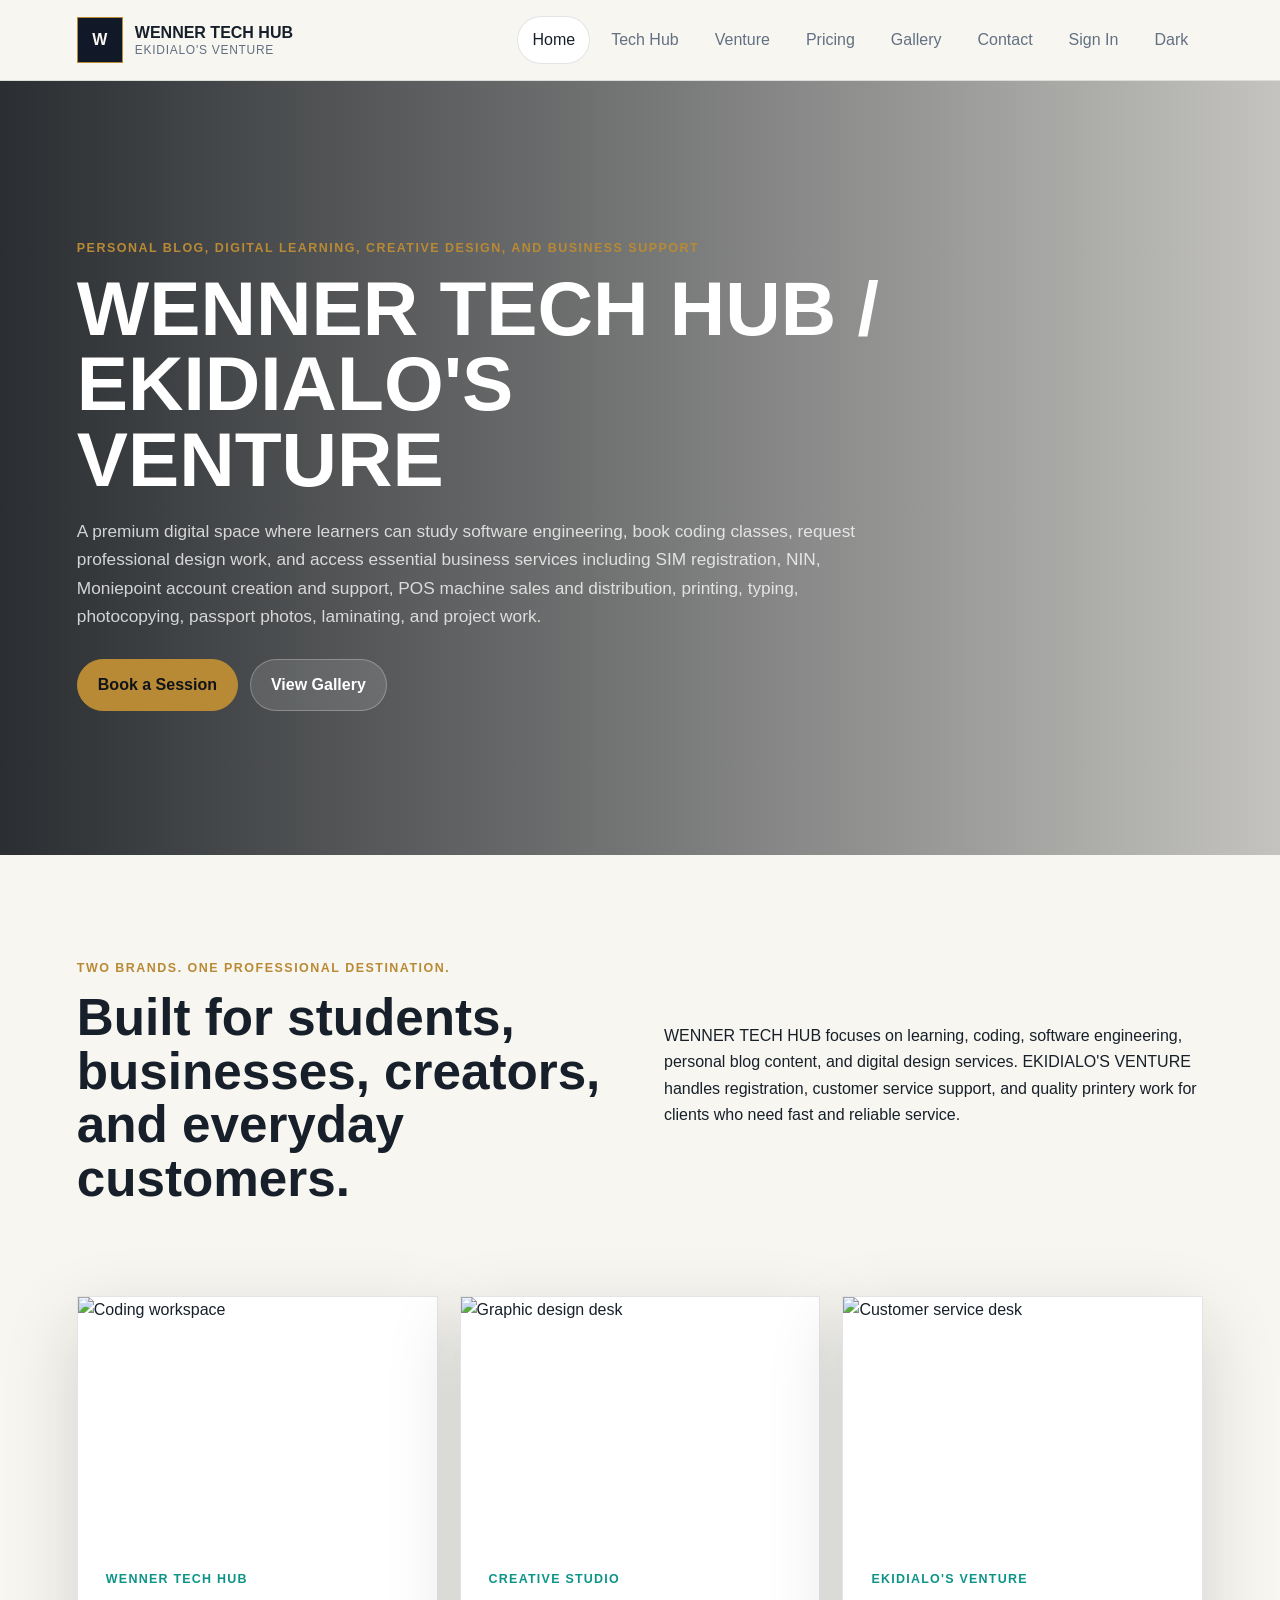
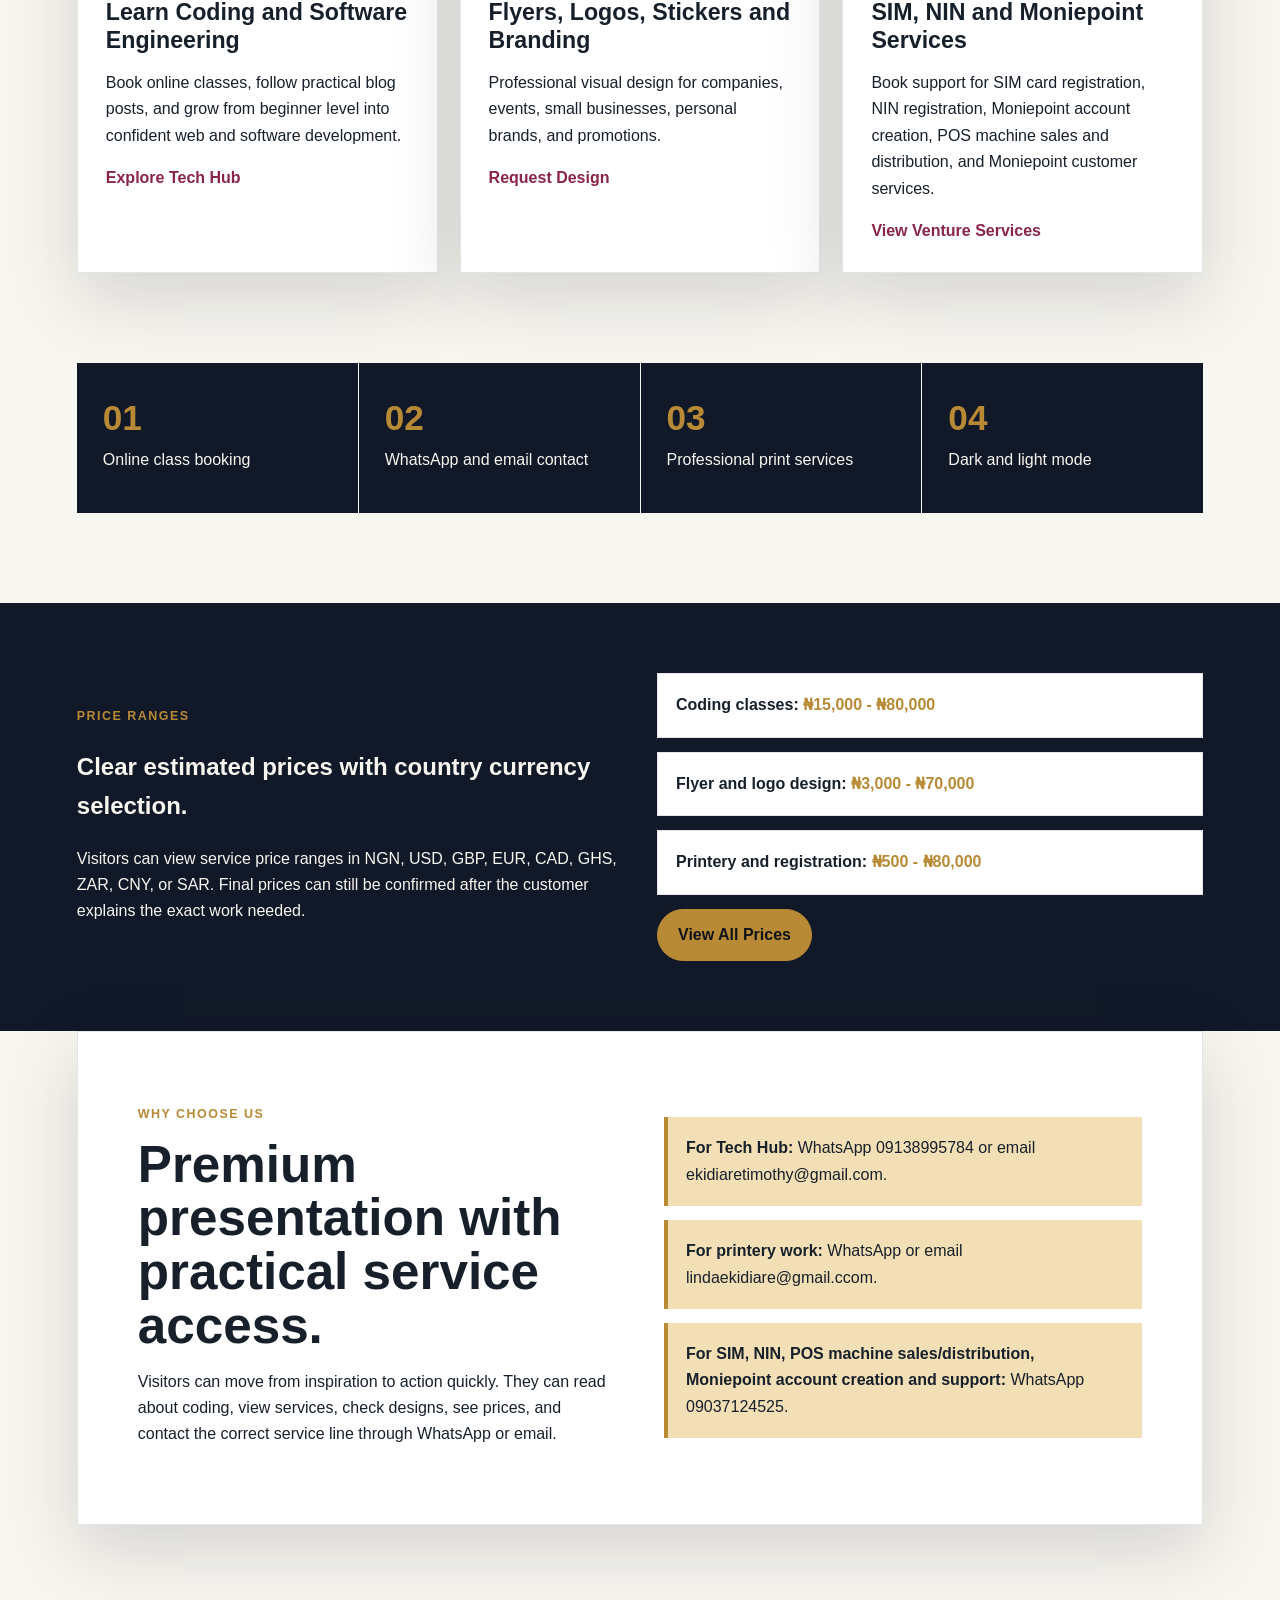
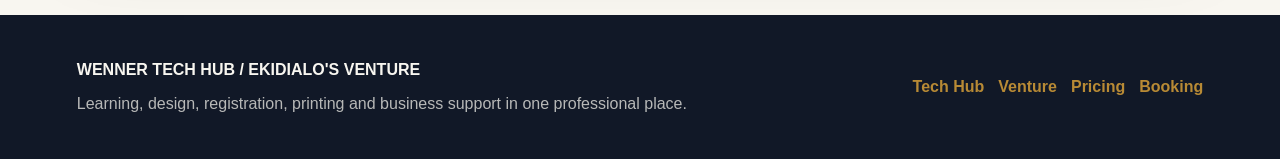
==== index.html @ 2e0bc362 "Add files via upload" ====
<!DOCTYPE html>
<html lang="en">
<head>
  <meta charset="UTF-8">
  <meta name="viewport" content="width=device-width, initial-scale=1.0">
  <title>WENNER TECH HUB / EKIDIALO'S VENTURE</title>
  <link rel="stylesheet" href="styles.css">
  <script src="https://cdn.jsdelivr.net/npm/@supabase/supabase-js@2"></script>
  <script src="supabase-config.js"></script>
  <script defer src="script.js"></script>
</head>
<body>
  <header class="site-header">
    <a class="brand" href="index.html">
      <span class="brand-mark">W</span>
      <span>
        <strong>WENNER TECH HUB</strong>
        <small>EKIDIALO'S VENTURE</small>
      </span>
    </a>

    <button class="nav-toggle" type="button" aria-label="Open navigation">
      <span></span><span></span><span></span>
    </button>

    <nav class="main-nav" aria-label="Main navigation">
      <a href="index.html" class="active">Home</a>
      <a href="tech-hub.html">Tech Hub</a>
      <a href="venture.html">Venture</a>
      <a href="pricing.html">Pricing</a>
      <a href="gallery.html">Gallery</a>
      <a href="contact.html">Contact</a>
      <a class="auth-link" href="signin.html">Sign In</a>
      <button class="theme-toggle" type="button" aria-label="Switch color mode">Dark</button>
    </nav>
  </header>

  <main>
    <section class="hero home-hero reveal">
      <div class="hero-overlay"></div>
      <div class="hero-content">
        <p class="eyebrow">Personal blog, digital learning, creative design, and business support</p>
        <h1>WENNER TECH HUB / EKIDIALO'S VENTURE</h1>
        <p class="hero-copy">A premium digital space where learners can study software engineering, book coding classes, request professional design work, and access essential business services including SIM registration, NIN, Moniepoint account creation and support, POS machine sales and distribution, printing, typing, photocopying, passport photos, laminating, and project work.</p>
        <div class="hero-actions">
          <a class="btn primary" href="contact.html">Book a Session</a>
          <a class="btn ghost" href="gallery.html">View Gallery</a>
        </div>
      </div>
    </section>

    <section class="split-section reveal">
      <div>
        <p class="section-kicker">Two brands. One professional destination.</p>
        <h2>Built for students, businesses, creators, and everyday customers.</h2>
      </div>
      <p>WENNER TECH HUB focuses on learning, coding, software engineering, personal blog content, and digital design services. EKIDIALO'S VENTURE handles registration, customer service support, and quality printery work for clients who need fast and reliable service.</p>
    </section>

    <section class="service-grid reveal">
      <article class="service-card featured-card">
        <img src="https://images.unsplash.com/photo-1516321318423-f06f85e504b3?auto=format&fit=crop&w=1000&q=80" alt="Coding workspace">
        <div>
          <span>WENNER TECH HUB</span>
          <h3>Learn Coding and Software Engineering</h3>
          <p>Book online classes, follow practical blog posts, and grow from beginner level into confident web and software development.</p>
          <a href="tech-hub.html">Explore Tech Hub</a>
        </div>
      </article>

      <article class="service-card">
        <img src="https://images.unsplash.com/photo-1626785774573-4b799315345d?auto=format&fit=crop&w=1000&q=80" alt="Graphic design desk">
        <div>
          <span>Creative Studio</span>
          <h3>Flyers, Logos, Stickers and Branding</h3>
          <p>Professional visual design for companies, events, small businesses, personal brands, and promotions.</p>
          <a href="contact.html#design-booking">Request Design</a>
        </div>
      </article>

      <article class="service-card">
        <img src="https://images.unsplash.com/photo-1554224155-6726b3ff858f?auto=format&fit=crop&w=1000&q=80" alt="Customer service desk">
        <div>
          <span>EKIDIALO'S VENTURE</span>
          <h3>SIM, NIN and Moniepoint Services</h3>
          <p>Book support for SIM card registration, NIN registration, Moniepoint account creation, POS machine sales and distribution, and Moniepoint customer services.</p>
          <a href="venture.html">View Venture Services</a>
        </div>
      </article>
    </section>

    <section class="stats-band reveal">
      <div><strong>01</strong><span>Online class booking</span></div>
      <div><strong>02</strong><span>WhatsApp and email contact</span></div>
      <div><strong>03</strong><span>Professional print services</span></div>
      <div><strong>04</strong><span>Dark and light mode</span></div>
    </section>

    <section class="pricing-preview reveal">
      <div>
        <p class="section-kicker">Price ranges</p>
        <h2>Clear estimated prices with country currency selection.</h2>
        <p>Visitors can view service price ranges in NGN, USD, GBP, EUR, CAD, GHS, ZAR, CNY, or SAR. Final prices can still be confirmed after the customer explains the exact work needed.</p>
      </div>
      <div class="mini-price-list">
        <p><strong>Coding classes:</strong> <span class="price-range" data-min="15000" data-max="80000">₦15,000 - ₦80,000</span></p>
        <p><strong>Flyer and logo design:</strong> <span class="price-range" data-min="3000" data-max="70000">₦3,000 - ₦70,000</span></p>
        <p><strong>Printery and registration:</strong> <span class="price-range" data-min="500" data-max="80000">₦500 - ₦80,000</span></p>
        <a class="btn primary" href="pricing.html">View All Prices</a>
      </div>
    </section>

    <section class="luxury-panel reveal">
      <div>
        <p class="section-kicker">Why choose us</p>
        <h2>Premium presentation with practical service access.</h2>
        <p>Visitors can move from inspiration to action quickly. They can read about coding, view services, check designs, see prices, and contact the correct service line through WhatsApp or email.</p>
      </div>
      <div class="panel-list">
        <p><strong>For Tech Hub:</strong> WhatsApp 09138995784 or email ekidiaretimothy@gmail.com.</p>
        <p><strong>For printery work:</strong> WhatsApp or email lindaekidiare@gmail.ccom.</p>
        <p><strong>For SIM, NIN, POS machine sales/distribution, Moniepoint account creation and support:</strong> WhatsApp 09037124525.</p>
      </div>
    </section>
  </main>

  <footer class="site-footer">
    <div>
      <strong>WENNER TECH HUB / EKIDIALO'S VENTURE</strong>
      <p>Learning, design, registration, printing and business support in one professional place.</p>
    </div>
    <div class="footer-links">
      <a href="tech-hub.html">Tech Hub</a>
      <a href="venture.html">Venture</a>
      <a href="pricing.html">Pricing</a>
      <a href="contact.html">Booking</a>
    </div>
  </footer>
</body>
</html>
---- styles.css ----
:root {
  color-scheme: light;
  --bg: #f8f6f0;
  --surface: #ffffff;
  --surface-strong: #111827;
  --text: #17202a;
  --muted: #627083;
  --gold: #b88a35;
  --gold-soft: #f3dfb6;
  --teal: #0d9488;
  --wine: #8a2548;
  --line: rgba(23, 32, 42, 0.12);
  --shadow: 0 24px 70px rgba(15, 23, 42, 0.16);
}

body.dark-mode {
  color-scheme: dark;
  --bg: #101418;
  --surface: #171d23;
  --surface-strong: #f8f6f0;
  --text: #edf2f7;
  --muted: #a8b3c2;
  --gold: #e4b85f;
  --gold-soft: rgba(228, 184, 95, 0.16);
  --teal: #2dd4bf;
  --wine: #fb7185;
  --line: rgba(237, 242, 247, 0.14);
  --shadow: 0 24px 70px rgba(0, 0, 0, 0.4);
}

* {
  box-sizing: border-box;
}

html {
  scroll-behavior: smooth;
}

body {
  margin: 0;
  background: var(--bg);
  color: var(--text);
  font-family: Arial, Helvetica, sans-serif;
  line-height: 1.65;
}

a {
  color: inherit;
  text-decoration: none;
}

img {
  display: block;
  max-width: 100%;
}

.site-header {
  position: sticky;
  top: 0;
  z-index: 20;
  display: flex;
  align-items: center;
  justify-content: space-between;
  gap: 24px;
  padding: 16px 6vw;
  border-bottom: 1px solid var(--line);
  background: color-mix(in srgb, var(--bg) 88%, transparent);
  backdrop-filter: blur(18px);
}

.brand {
  display: flex;
  align-items: center;
  gap: 12px;
  min-width: 230px;
}

.brand-mark {
  display: grid;
  width: 46px;
  height: 46px;
  place-items: center;
  border: 1px solid var(--gold);
  background: var(--surface-strong);
  color: var(--bg);
  font-weight: 800;
}

.brand strong,
.brand small {
  display: block;
  line-height: 1.2;
}

.brand small {
  color: var(--muted);
  font-size: 0.75rem;
  letter-spacing: 0.06em;
}

.main-nav {
  display: flex;
  align-items: center;
  gap: 6px;
}

.main-nav a,
.theme-toggle {
  border: 1px solid transparent;
  border-radius: 999px;
  padding: 10px 14px;
  background: transparent;
  color: var(--muted);
  font: inherit;
  cursor: pointer;
}

.main-nav a:hover,
.main-nav a.active,
.theme-toggle:hover {
  border-color: var(--line);
  background: var(--surface);
  color: var(--text);
}

.nav-toggle {
  display: none;
  width: 44px;
  height: 44px;
  border: 1px solid var(--line);
  background: var(--surface);
}

.nav-toggle span {
  display: block;
  width: 20px;
  height: 2px;
  margin: 5px auto;
  background: var(--text);
}

.hero {
  position: relative;
  min-height: 86vh;
  display: flex;
  align-items: center;
  padding: 90px 6vw;
  overflow: hidden;
  background: url("https://images.unsplash.com/photo-1518770660439-4636190af475?auto=format&fit=crop&w=1800&q=80") center/cover;
}

.hero-overlay {
  position: absolute;
  inset: 0;
  background: linear-gradient(90deg, rgba(9, 13, 18, 0.86), rgba(9, 13, 18, 0.55), rgba(9, 13, 18, 0.22));
}

.hero-content {
  position: relative;
  max-width: 820px;
  color: #fff;
}

.eyebrow,
.section-kicker {
  color: var(--gold);
  font-weight: 800;
  letter-spacing: 0.12em;
  text-transform: uppercase;
  font-size: 0.78rem;
}

.hero h1,
.page-hero h1,
.content-section h1 {
  margin: 10px 0 20px;
  font-size: clamp(2.4rem, 6vw, 5.8rem);
  line-height: 0.98;
}

.hero-copy,
.page-hero p,
.wide-copy {
  max-width: 850px;
  font-size: 1.08rem;
  color: color-mix(in srgb, currentColor 78%, transparent);
}

.hero-actions,
.contact-actions {
  display: flex;
  flex-wrap: wrap;
  gap: 12px;
  margin-top: 28px;
}

.btn {
  display: inline-flex;
  align-items: center;
  justify-content: center;
  min-height: 48px;
  border-radius: 999px;
  padding: 12px 20px;
  border: 1px solid var(--line);
  font-weight: 800;
}

.btn.primary {
  background: var(--gold);
  color: #101418;
  border-color: var(--gold);
}

.btn.ghost {
  background: color-mix(in srgb, var(--surface) 88%, transparent);
  color: var(--text);
}

.hero .btn.ghost {
  color: #fff;
  background: rgba(255, 255, 255, 0.12);
  border-color: rgba(255, 255, 255, 0.26);
}

.split-section,
.luxury-panel,
.creative-services,
.printery-band,
.form-section {
  display: grid;
  grid-template-columns: minmax(0, 1fr) minmax(0, 1fr);
  gap: 48px;
  align-items: center;
  padding: 90px 6vw;
}

.split-section h2,
.luxury-panel h2,
.creative-services h2,
.printery-band h2,
.form-section h2,
.content-section h2,
.blog-section h2 {
  margin: 0;
  font-size: clamp(2rem, 4vw, 3.7rem);
  line-height: 1.05;
}

.service-grid {
  display: grid;
  grid-template-columns: repeat(3, minmax(0, 1fr));
  gap: 22px;
  padding: 0 6vw 90px;
}

.service-card,
.blog-grid article,
.booking-grid article,
.service-list article {
  border: 1px solid var(--line);
  background: var(--surface);
  box-shadow: var(--shadow);
  overflow: hidden;
}

.service-card img {
  width: 100%;
  height: 240px;
  object-fit: cover;
}

.service-card div,
.blog-grid article,
.booking-grid article,
.service-list article {
  padding: 28px;
}

.service-card span,
.blog-grid span,
.booking-grid span {
  color: var(--teal);
  font-size: 0.78rem;
  font-weight: 800;
  letter-spacing: 0.1em;
  text-transform: uppercase;
}

.service-card h3,
.blog-grid h3,
.service-list h3 {
  margin: 8px 0 10px;
  font-size: 1.45rem;
  line-height: 1.18;
}

.service-card a,
.service-list a {
  color: var(--wine);
  font-weight: 800;
}

.featured-card {
  grid-column: span 1;
}

.stats-band {
  display: grid;
  grid-template-columns: repeat(4, minmax(0, 1fr));
  gap: 1px;
  padding: 0 6vw 90px;
}

.stats-band div {
  min-height: 150px;
  padding: 26px;
  background: var(--surface-strong);
  color: var(--bg);
}

.stats-band strong {
  display: block;
  color: var(--gold);
  font-size: 2.2rem;
}

.luxury-panel {
  margin: 0 6vw 90px;
  padding: 60px;
  background: var(--surface);
  border: 1px solid var(--line);
  box-shadow: var(--shadow);
}

.pricing-preview,
.pricing-strip,
.pricing-cta {
  display: grid;
  grid-template-columns: minmax(0, 1fr) minmax(0, 1fr);
  gap: 34px;
  align-items: center;
  padding: 70px 6vw;
}

.pricing-preview {
  background: var(--surface-strong);
  color: var(--bg);
}

.pricing-preview .section-kicker,
.pricing-cta .section-kicker {
  color: var(--gold);
}

.mini-price-list,
.price-strip-items {
  display: grid;
  gap: 14px;
}

.mini-price-list p,
.price-strip-items p {
  margin: 0;
  padding: 18px;
  border: 1px solid var(--line);
  background: var(--surface);
  color: var(--text);
}

.pricing-preview .btn {
  width: fit-content;
}

.panel-list {
  display: grid;
  gap: 14px;
}

.panel-list p {
  margin: 0;
  padding: 18px;
  background: var(--gold-soft);
  border-left: 4px solid var(--gold);
}

.page-hero {
  min-height: 72vh;
  display: flex;
  align-items: center;
  padding: 90px 6vw;
  color: #fff;
}

.page-hero > div {
  max-width: 860px;
}

.tech-hero {
  background: linear-gradient(90deg, rgba(9, 13, 18, 0.82), rgba(9, 13, 18, 0.35)), url("https://images.unsplash.com/photo-1555066931-4365d14bab8c?auto=format&fit=crop&w=1800&q=80") center/cover;
}

.venture-hero {
  background: linear-gradient(90deg, rgba(9, 13, 18, 0.82), rgba(9, 13, 18, 0.32)), url("https://images.unsplash.com/photo-1554224154-26032fced8bd?auto=format&fit=crop&w=1800&q=80") center/cover;
}

.content-section,
.blog-section {
  padding: 90px 6vw 40px;
}

.pricing-intro {
  padding-bottom: 70px;
}

.currency-panel {
  display: grid;
  gap: 14px;
  max-width: 620px;
  margin-top: 28px;
  padding: 24px;
  border: 1px solid var(--line);
  background: var(--surface);
  box-shadow: var(--shadow);
}

.currency-panel p {
  margin: 0;
  color: var(--muted);
}

.pricing-table-section {
  padding: 30px 6vw 70px;
}

.price-card-grid {
  display: grid;
  grid-template-columns: repeat(3, minmax(0, 1fr));
  gap: 22px;
  margin-top: 28px;
}

.price-card {
  min-height: 260px;
  padding: 28px;
  border: 1px solid var(--line);
  background: var(--surface);
  box-shadow: var(--shadow);
}

.price-card span {
  color: var(--teal);
  font-size: 0.78rem;
  font-weight: 800;
  letter-spacing: 0.1em;
  text-transform: uppercase;
}

.price-card h3 {
  margin: 10px 0;
  font-size: 1.45rem;
  line-height: 1.15;
}

.price-card small,
.base-price-note {
  color: var(--muted);
}

.price-range {
  display: inline-block;
  font-weight: 900;
  color: var(--gold);
}

.price-card .price-range {
  display: block;
  margin: 14px 0 8px;
  font-size: 1.55rem;
  line-height: 1.15;
}

.base-price-note {
  display: block;
  margin-bottom: 14px;
  font-size: 0.85rem;
}

.pricing-cta {
  margin: 20px 6vw 90px;
  background: var(--gold-soft);
  border: 1px solid var(--line);
}

.three-columns,
.blog-grid,
.booking-grid,
.service-list {
  display: grid;
  grid-template-columns: repeat(3, minmax(0, 1fr));
  gap: 22px;
  margin-top: 34px;
}

.three-columns article {
  padding: 28px;
  border-top: 4px solid var(--gold);
  background: var(--surface);
}

.creative-services img,
.printery-band img {
  width: 100%;
  min-height: 420px;
  object-fit: cover;
  box-shadow: var(--shadow);
}

.service-list {
  grid-template-columns: repeat(4, minmax(0, 1fr));
}

.brand-service-strip,
.brand-gallery {
  display: grid;
  grid-template-columns: repeat(4, minmax(0, 1fr));
  gap: 18px;
  margin: 34px 0;
}

.brand-gallery {
  padding: 0 6vw 90px;
  margin: 0;
}

.brand-service-card {
  position: relative;
  min-height: 180px;
  display: flex;
  flex-direction: column;
  justify-content: flex-end;
  overflow: hidden;
  padding: 24px;
  border: 1px solid var(--line);
  box-shadow: var(--shadow);
  color: #ffffff;
}

.brand-service-card::before {
  content: "";
  position: absolute;
  inset: 18px 18px auto auto;
  width: 58px;
  height: 58px;
  border: 1px solid rgba(255, 255, 255, 0.45);
  transform: rotate(10deg);
}

.brand-service-card strong {
  position: relative;
  z-index: 1;
  display: block;
  font-size: 2.1rem;
  line-height: 1;
}

.brand-service-card span {
  position: relative;
  z-index: 1;
  margin-top: 10px;
  font-weight: 800;
  color: rgba(255, 255, 255, 0.82);
}

.mtn-card {
  background: linear-gradient(135deg, #f6c800, #ef9f00);
  color: #111827;
}

.mtn-card span {
  color: rgba(17, 24, 39, 0.78);
}

.mtn-card::before {
  border-color: rgba(17, 24, 39, 0.35);
}

.glo-card {
  background: linear-gradient(135deg, #07923d, #0f5f2f);
}

.nin-card {
  background: linear-gradient(135deg, #0f766e, #134e4a);
}

.moniepoint-card {
  background: linear-gradient(135deg, #6127d9, #121b5c);
}

.pos-card {
  background: linear-gradient(135deg, #111827, #0d9488);
}

.price-note {
  margin: 0;
  padding: 14px 16px;
  border-left: 4px solid var(--teal);
  background: color-mix(in srgb, var(--teal) 12%, var(--surface));
  color: var(--text);
  font-weight: 800;
}

.gallery-grid {
  display: grid;
  grid-template-columns: repeat(3, minmax(0, 1fr));
  gap: 18px;
  padding: 20px 6vw 90px;
}

.gallery-grid figure {
  position: relative;
  min-height: 320px;
  margin: 0;
  overflow: hidden;
  background: var(--surface);
  box-shadow: var(--shadow);
}

.gallery-grid img {
  width: 100%;
  height: 100%;
  min-height: 320px;
  object-fit: cover;
  transition: transform 0.6s ease;
}

.gallery-grid figure:hover img {
  transform: scale(1.08);
}

.gallery-grid figcaption {
  position: absolute;
  left: 18px;
  right: 18px;
  bottom: 18px;
  padding: 12px 14px;
  background: rgba(16, 20, 24, 0.76);
  color: #fff;
  font-weight: 800;
}

.booking-grid {
  grid-template-columns: repeat(3, minmax(0, 1fr));
  padding: 0 6vw 50px;
  margin-top: 0;
}

.booking-grid h2 {
  line-height: 1.15;
}

form {
  display: grid;
  gap: 16px;
  padding: 28px;
  background: var(--surface);
  border: 1px solid var(--line);
  box-shadow: var(--shadow);
}

.auth-section {
  display: grid;
  grid-template-columns: minmax(0, 1fr) minmax(320px, 520px);
  gap: 48px;
  align-items: center;
  min-height: calc(100vh - 82px);
  padding: 90px 6vw;
}

.auth-form {
  border-top: 5px solid var(--gold);
}

.auth-note {
  margin: 0;
  color: var(--muted);
  font-size: 0.92rem;
}

label {
  display: grid;
  gap: 8px;
  font-weight: 800;
}

input,
select,
textarea {
  width: 100%;
  border: 1px solid var(--line);
  background: var(--bg);
  color: var(--text);
  padding: 13px 14px;
  font: inherit;
}

textarea {
  resize: vertical;
}

.site-footer {
  display: flex;
  justify-content: space-between;
  gap: 24px;
  padding: 42px 6vw;
  background: var(--surface-strong);
  color: var(--bg);
}

.site-footer p {
  margin: 8px 0 0;
  color: color-mix(in srgb, var(--bg) 72%, transparent);
}

.footer-links {
  display: flex;
  flex-wrap: wrap;
  gap: 14px;
  align-items: center;
}

.footer-links a {
  color: var(--gold);
  font-weight: 800;
}

.reveal {
  opacity: 0;
  transform: translateY(26px);
  transition: opacity 0.8s ease, transform 0.8s ease;
}

.reveal.visible {
  opacity: 1;
  transform: translateY(0);
}

@media (max-width: 980px) {
  .nav-toggle {
    display: block;
  }

  .main-nav {
    position: absolute;
    left: 6vw;
    right: 6vw;
    top: 78px;
    display: none;
    flex-direction: column;
    align-items: stretch;
    padding: 16px;
    background: var(--surface);
    border: 1px solid var(--line);
    box-shadow: var(--shadow);
  }

  .main-nav.open {
    display: flex;
  }

  .main-nav a,
  .theme-toggle {
    border-radius: 0;
    text-align: left;
  }

  .split-section,
  .luxury-panel,
  .creative-services,
  .printery-band,
  .form-section,
  .pricing-preview,
  .pricing-strip,
  .pricing-cta,
  .auth-section,
  .site-footer {
    grid-template-columns: 1fr;
    flex-direction: column;
  }

  .service-grid,
  .three-columns,
  .blog-grid,
  .booking-grid,
  .service-list,
  .gallery-grid,
  .stats-band,
  .price-card-grid,
  .brand-service-strip,
  .brand-gallery {
    grid-template-columns: 1fr 1fr;
  }
}

@media (max-width: 640px) {
  .site-header {
    padding: 12px 4vw;
  }

  .brand {
    min-width: 0;
  }

  .brand strong {
    font-size: 0.9rem;
  }

  .hero,
  .page-hero,
  .split-section,
  .content-section,
  .blog-section,
  .creative-services,
  .printery-band,
  .form-section,
  .pricing-preview,
  .pricing-strip,
  .pricing-cta,
  .auth-section,
  .pricing-table-section {
    padding-left: 4vw;
    padding-right: 4vw;
  }

  .service-grid,
  .booking-grid,
  .gallery-grid,
  .stats-band,
  .three-columns,
  .blog-grid,
  .service-list,
  .price-card-grid,
  .brand-service-strip,
  .brand-gallery {
    grid-template-columns: 1fr;
    padding-left: 4vw;
    padding-right: 4vw;
  }

  .pricing-cta {
    margin-left: 4vw;
    margin-right: 4vw;
  }

  .luxury-panel {
    margin-left: 4vw;
    margin-right: 4vw;
    padding: 28px;
  }

  .hero h1,
  .page-hero h1,
  .content-section h1 {
    font-size: 2.6rem;
  }
}
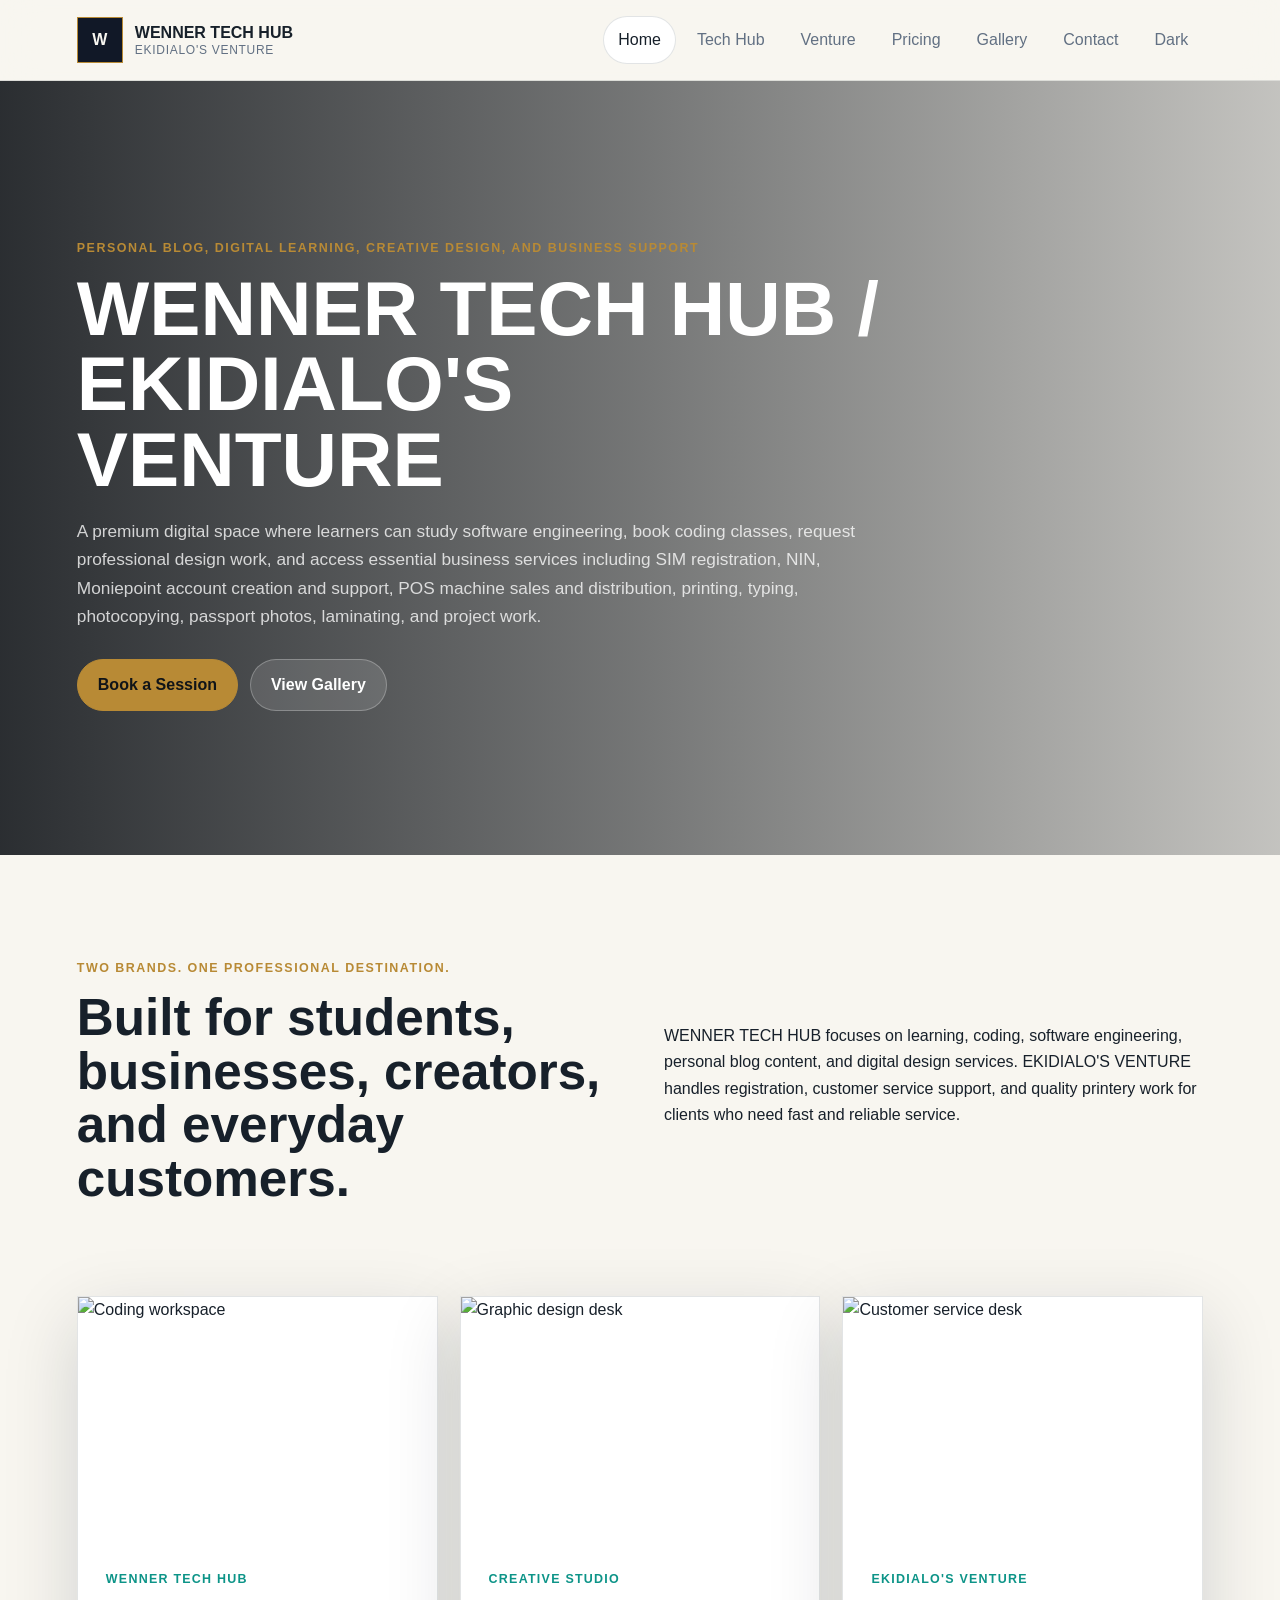
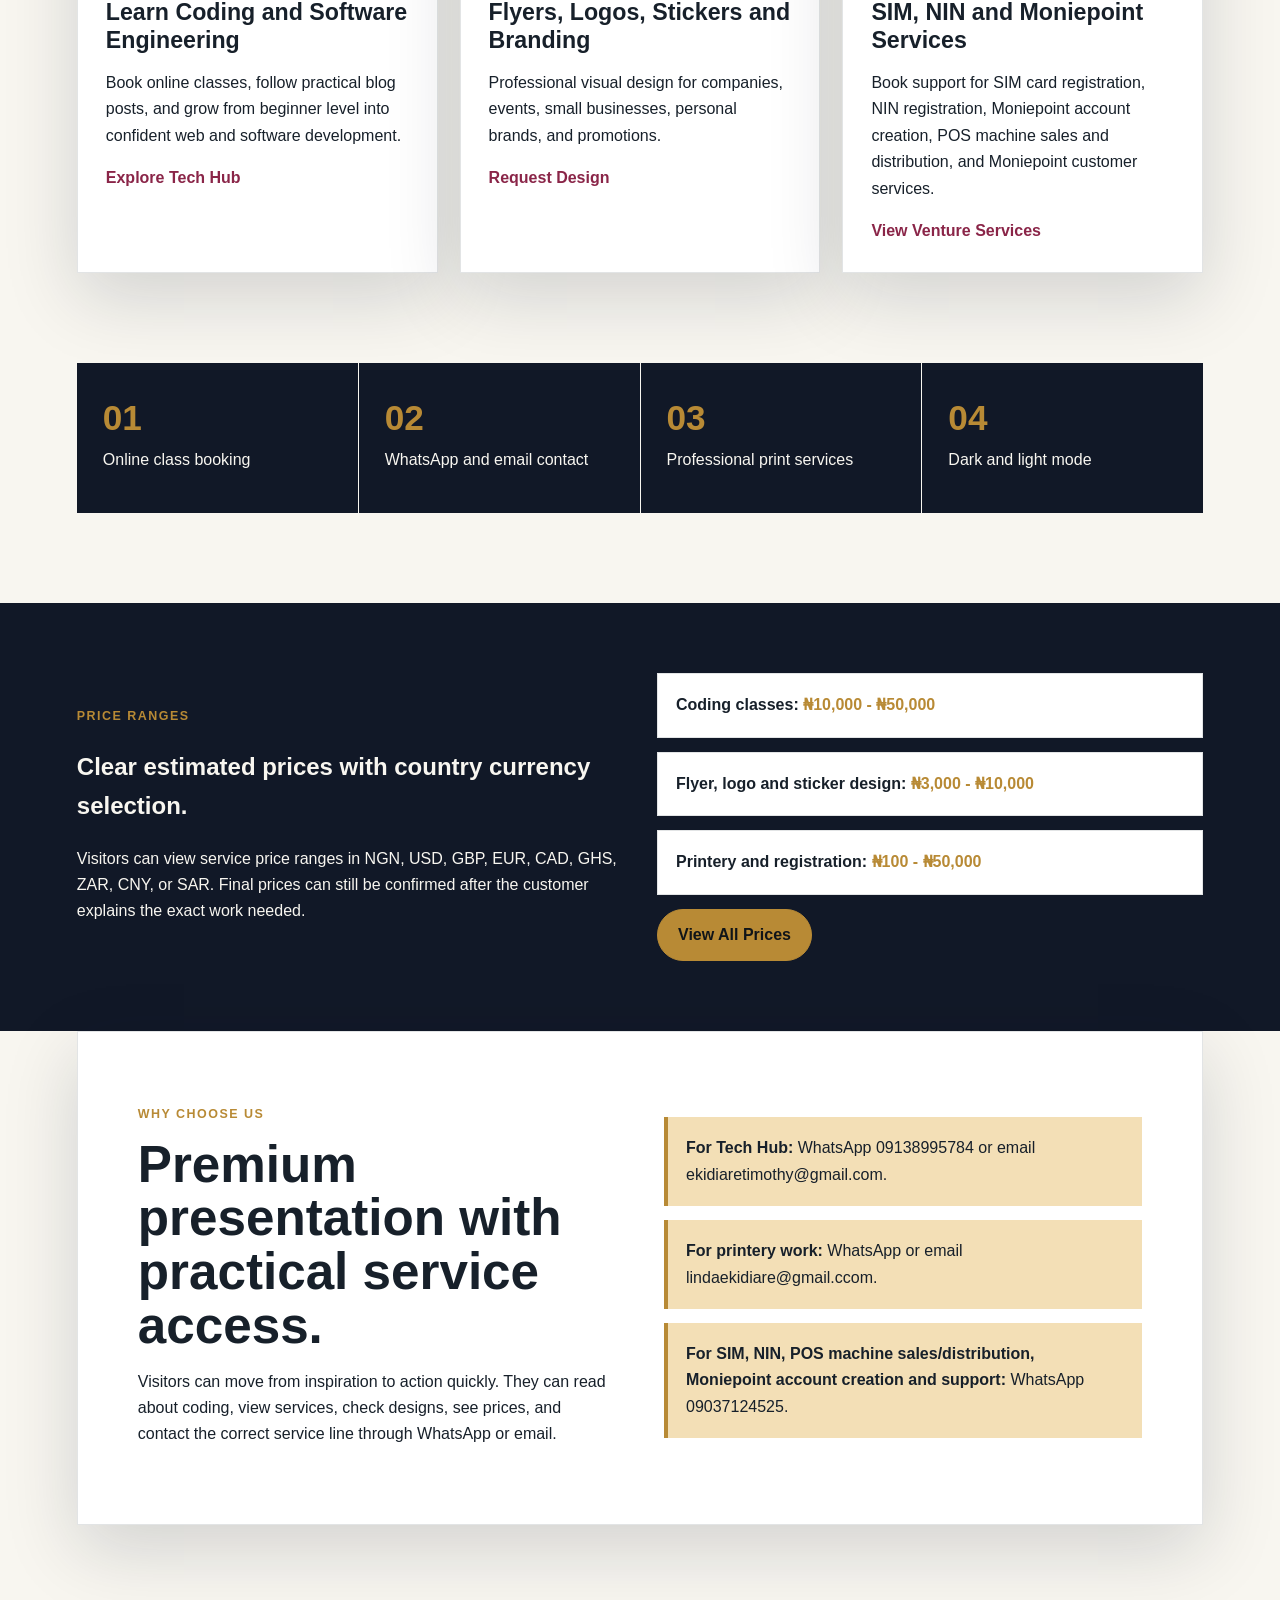
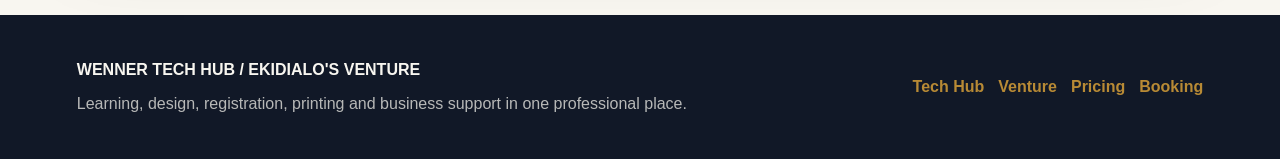
==== commit 0ed2ee3f: "Add files via upload" ====
--- a/index.html
+++ b/index.html
@@ -5,8 +5,6 @@
   <meta name="viewport" content="width=device-width, initial-scale=1.0">
   <title>WENNER TECH HUB / EKIDIALO'S VENTURE</title>
   <link rel="stylesheet" href="styles.css">
-  <script src="https://cdn.jsdelivr.net/npm/@supabase/supabase-js@2"></script>
-  <script src="supabase-config.js"></script>
   <script defer src="script.js"></script>
 </head>
 <body>
@@ -30,7 +28,6 @@
       <a href="pricing.html">Pricing</a>
       <a href="gallery.html">Gallery</a>
       <a href="contact.html">Contact</a>
-      <a class="auth-link" href="signin.html">Sign In</a>
       <button class="theme-toggle" type="button" aria-label="Switch color mode">Dark</button>
     </nav>
   </header>
@@ -103,9 +100,9 @@
         <p>Visitors can view service price ranges in NGN, USD, GBP, EUR, CAD, GHS, ZAR, CNY, or SAR. Final prices can still be confirmed after the customer explains the exact work needed.</p>
       </div>
       <div class="mini-price-list">
-        <p><strong>Coding classes:</strong> <span class="price-range" data-min="15000" data-max="80000">₦15,000 - ₦80,000</span></p>
-        <p><strong>Flyer and logo design:</strong> <span class="price-range" data-min="3000" data-max="70000">₦3,000 - ₦70,000</span></p>
-        <p><strong>Printery and registration:</strong> <span class="price-range" data-min="500" data-max="80000">₦500 - ₦80,000</span></p>
+        <p><strong>Coding classes:</strong> <span class="price-range" data-min="10000" data-max="50000">₦10,000 - ₦50,000</span></p>
+        <p><strong>Flyer, logo and sticker design:</strong> <span class="price-range" data-min="3000" data-max="10000">₦3,000 - ₦10,000</span></p>
+        <p><strong>Printery and registration:</strong> <span class="price-range" data-min="100" data-max="50000">₦100 - ₦50,000</span></p>
         <a class="btn primary" href="pricing.html">View All Prices</a>
       </div>
     </section>
--- a/styles.css
+++ b/styles.css
@@ -667,25 +667,6 @@
   box-shadow: var(--shadow);
 }
 
-.auth-section {
-  display: grid;
-  grid-template-columns: minmax(0, 1fr) minmax(320px, 520px);
-  gap: 48px;
-  align-items: center;
-  min-height: calc(100vh - 82px);
-  padding: 90px 6vw;
-}
-
-.auth-form {
-  border-top: 5px solid var(--gold);
-}
-
-.auth-note {
-  margin: 0;
-  color: var(--muted);
-  font-size: 0.92rem;
-}
-
 label {
   display: grid;
   gap: 8px;
@@ -781,7 +762,6 @@
   .pricing-preview,
   .pricing-strip,
   .pricing-cta,
-  .auth-section,
   .site-footer {
     grid-template-columns: 1fr;
     flex-direction: column;
@@ -825,7 +805,6 @@
   .pricing-preview,
   .pricing-strip,
   .pricing-cta,
-  .auth-section,
   .pricing-table-section {
     padding-left: 4vw;
     padding-right: 4vw;
